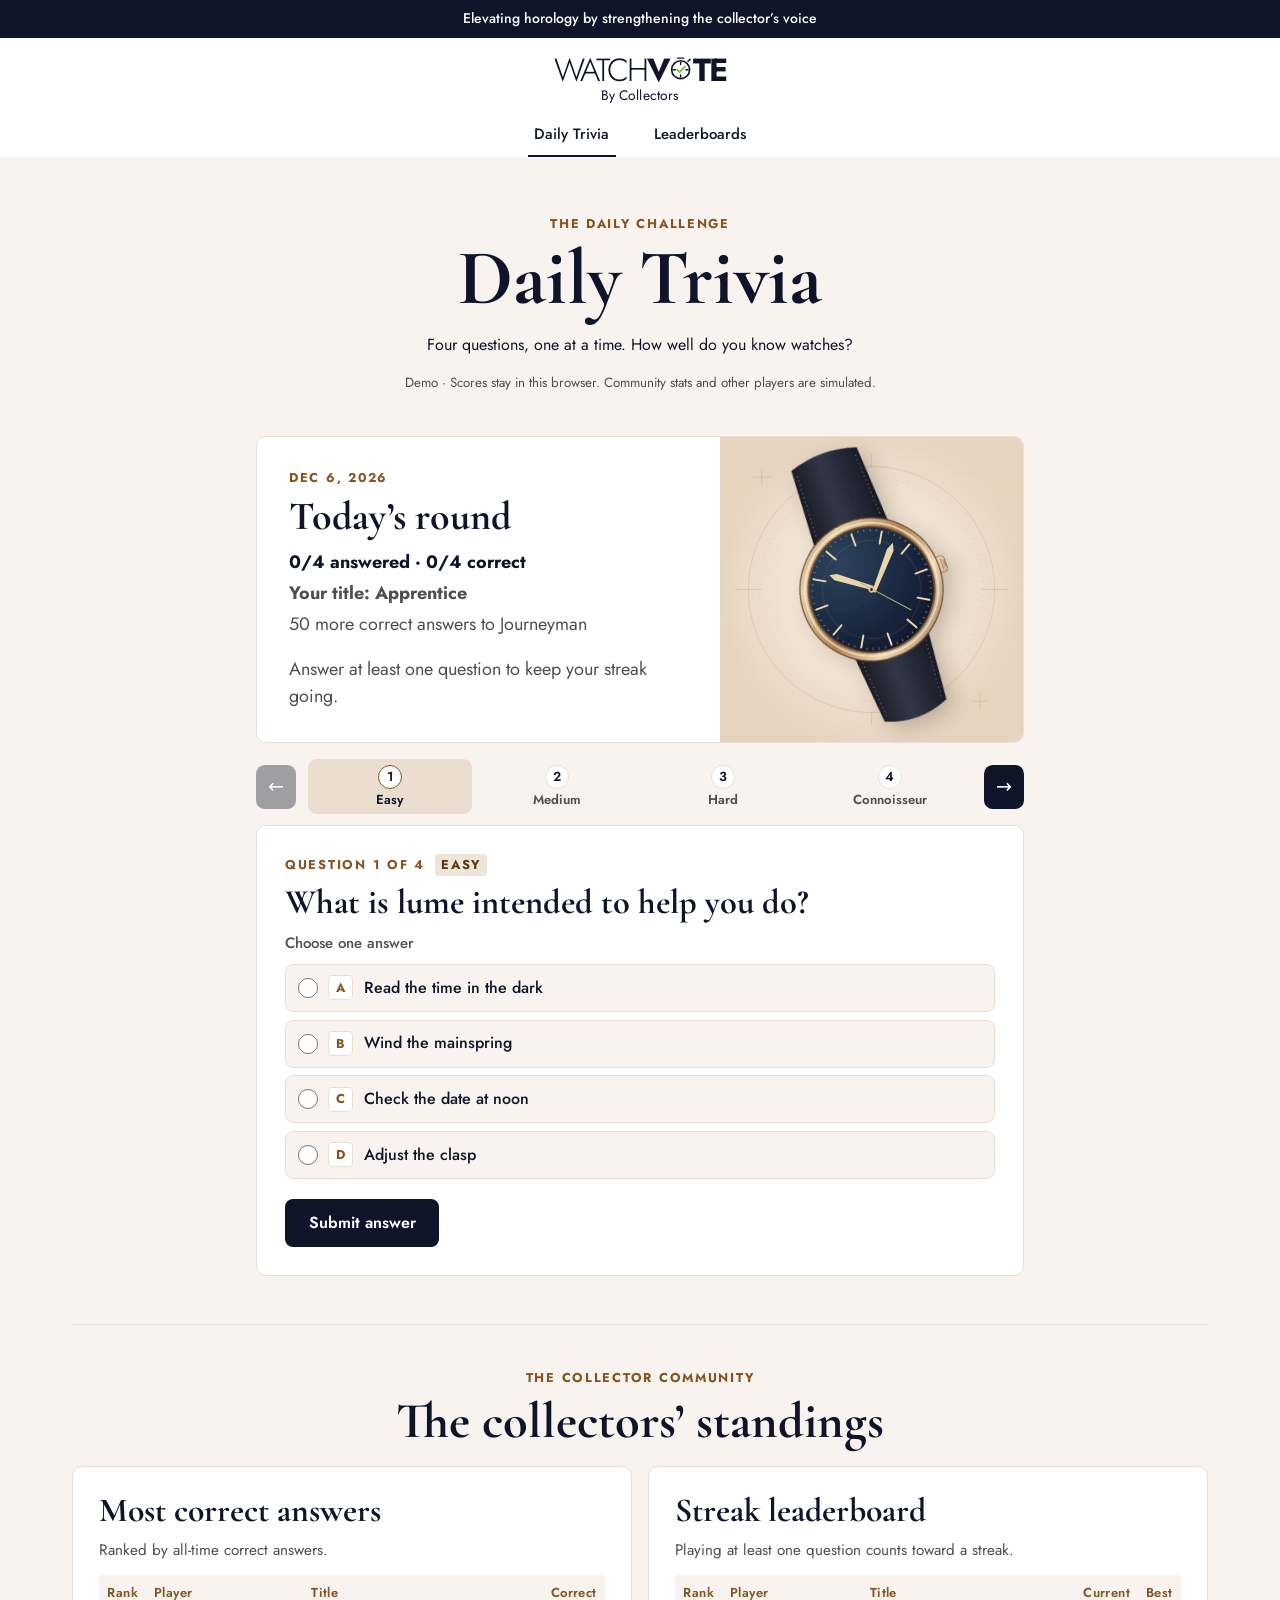
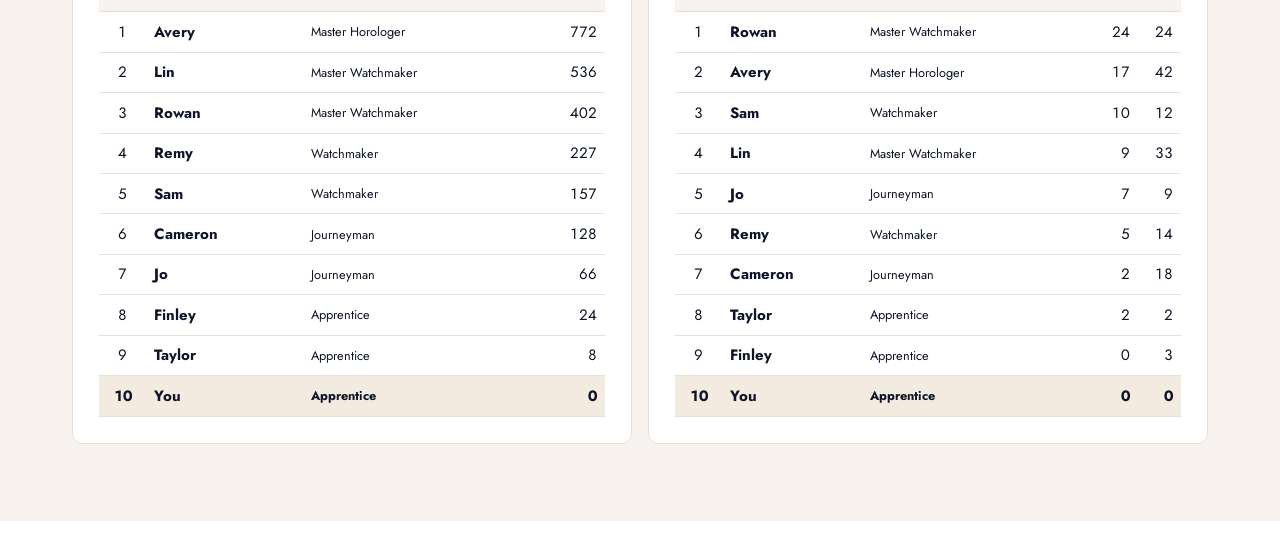
==== carousel/index.html @ 83076f35 "Add a standalone four-question trivia carousel Co-Authored-By: Devin AI <158243242+devin-ai-integrat" ====
<!doctype html>
<html lang="en">
<head>
	<meta charset="utf-8">
	<meta name="viewport" content="width=device-width, initial-scale=1">
	<meta name="robots" content="noindex, nofollow">
	<title>WatchVote Daily Trivia · Carousel</title>
	<link rel="stylesheet" href="../trivia.css">
	<link rel="stylesheet" href="../v2/v2.css">
	<link rel="stylesheet" href="./carousel.css">
	<script type="module" src="./app.mjs"></script>
</head>
<body>
	<main class="wv-trivia v2 carousel" aria-label="WatchVote Daily Trivia">
		<header class="wv-trivia__masthead">
			<p class="wv-trivia__tagline">Elevating horology by strengthening the collector’s voice</p>
			<div class="wv-trivia__brand">
				<div class="wv-trivia__wordmark" role="img" aria-label="WatchVote by Collectors">
					<span aria-hidden="true">WATCH<b>V<svg viewBox="0 0 24 24" focusable="false">
						<path d="M9 2h6m4 3 2-2M12 6v2m7 5h-2m-5 7v-2M5 13h2" fill="none" stroke="currentColor" stroke-width="1.35" stroke-linecap="round"/>
						<circle cx="12" cy="13" r="8.5" fill="none" stroke="currentColor" stroke-width="1.6"/>
						<path d="m8.5 13 2.4 2.4L16 10" fill="none" stroke="var(--wv-accent)" stroke-width="1.7" stroke-linecap="round"/>
					</svg>TE</b></span>
					<small aria-hidden="true">By Collectors</small>
				</div>
			</div>
			<nav class="wv-trivia__tabs" aria-label="On this page">
				<a href="#today">Daily Trivia</a>
				<a href="#standings">Leaderboards</a>
			</nav>
		</header>
		<div class="wv-trivia__body">
			<div class="wv-trivia__intro">
				<p class="wv-trivia__eyebrow">The Daily Challenge</p>
				<h1>Daily Trivia</h1>
				<p>Four questions, one at a time. How well do you know watches?</p>
				<small class="wv-trivia__demo-note">Demo · Scores stay in this browser. Community stats and other players are simulated.</small>
			</div>
			<section class="wv-trivia__card wv-trivia__round v2-summary" aria-labelledby="today">
				<div class="wv-trivia__round-content">
					<p class="wv-trivia__eyebrow"><time id="round-date"></time></p>
					<h2 id="today">Today’s round</h2>
					<p id="challenge-note" hidden></p>
					<p id="progress" role="status">Loading today’s questions…</p>
					<p id="rank"></p>
					<p id="rank-progress"></p>
					<p id="level-up" role="status" hidden></p>
					<p>Answer at least one question to keep your streak going.</p>
					<noscript><p>Enable JavaScript to play this demo.</p></noscript>
				</div>
				<div class="wv-trivia__dial" aria-hidden="true"></div>
			</section>
			<section id="question-carousel" aria-label="Daily questions" aria-roledescription="carousel" hidden>
				<nav class="carousel-controls" aria-label="Question navigation">
					<button type="button" id="previous" class="carousel-arrow" aria-label="Previous question">←</button>
					<div id="steps" class="carousel-steps"></div>
					<button type="button" id="next" class="carousel-arrow" aria-label="Next slide">→</button>
				</nav>
				<div id="questions" class="carousel-slides"></div>
			</section>
			<section id="round-summary" class="carousel-summary" aria-labelledby="summary-title" hidden>
				<div class="wv-trivia__card carousel-score">
					<p class="wv-trivia__eyebrow">The Daily Challenge</p>
					<h2 id="summary-title" tabindex="-1">Round in progress</h2>
					<p id="summary-score"></p>
				</div>
				<div id="social"></div>
			</section>
			<section class="wv-trivia__standings" id="standings" aria-labelledby="standings-title">
				<p class="wv-trivia__eyebrow">The Collector Community</p>
				<h2 id="standings-title">The collectors’ standings</h2>
				<div class="wv-trivia__boards" id="boards"></div>
			</section>
		</div>
	</main>
</body>
</html>
---- trivia.css ----
@font-face {
	font-family: "WatchVote Jost";
	src: url("assets/fonts/jost-latin-wght-normal.woff2") format("woff2");
	font-weight: 100 900;
	font-display: swap;
}

@font-face {
	font-family: "WatchVote Cormorant";
	src: url("assets/fonts/cormorant-garamond-latin-wght-normal.woff2") format("woff2");
	font-weight: 300 700;
	font-display: swap;
}

body {
	margin: 0;
}

.wv-trivia {
	--wv-ink: #0e152a;
	--wv-paper: #fff;
	--wv-accent: #76c146;
	--wv-bronze: #855521;
	--wv-muted: #4f4f4f;
	--wv-line: #e8e0d6;
	--wv-warm: #f8f3ef;
	--wv-sand: #ebddcf;
	--wv-display: "WatchVote Cormorant", "Cormorant Garamond", Georgia, serif;
}

.wv-trivia {
	background: var(--wv-warm);
	box-sizing: border-box;
	color: var(--wv-ink);
	container: wv-trivia / inline-size;
	flex: 1 1 100%;
	font-family: "WatchVote Jost", Jost, system-ui, sans-serif;
	font-size: 1rem;
	line-height: 1.5;
	margin: 0 auto 2rem;
	min-width: 0;
	width: 100%;
}

.wv-trivia__demo-note {
	display: block;
	margin-top: .75rem;
	color: var(--wv-muted);
}

.wv-trivia *,
.wv-trivia *::before,
.wv-trivia *::after {
	box-sizing: border-box;
}

.wv-trivia h2,
.wv-trivia h3 {
	color: inherit;
	font-family: var(--wv-display);
	font-weight: 700;
	line-height: 1.05;
	margin: 0 0 .65rem;
}

.wv-trivia h3 {
	font-size: clamp(1.8rem, 4vw, 2.7rem);
}

.wv-trivia__masthead {
	background: var(--wv-paper);
	text-align: center;
}

.wv-trivia .wv-trivia__tagline {
	background: var(--wv-ink);
	color: var(--wv-paper);
	font-size: .875rem;
	font-weight: 500;
	margin: 0;
	padding: .52rem 1rem;
}

.wv-trivia__brand { padding: 1rem 1rem .65rem; }

.wv-trivia__wordmark {
	display: inline-flex;
	flex-direction: column;
	font-size: clamp(1.55rem, 4vw, 2rem);
	font-weight: 300;
	letter-spacing: -.055em;
	line-height: 1;
}

.wv-trivia__wordmark b { font-weight: 700; }
.wv-trivia__wordmark svg {
	display: inline-block;
	height: .79em;
	margin-inline: -.035em;
	vertical-align: -.016em;
	width: .79em;
}

.wv-trivia__wordmark small {
	font-size: .43em;
	font-weight: 400;
	letter-spacing: .01em;
	margin-top: .2rem;
}

.wv-trivia__tabs {
	display: flex;
	flex-wrap: wrap;
	gap: clamp(.6rem, 4vw, 2rem);
	justify-content: center;
}

.wv-trivia .wv-trivia__tabs a {
	border-bottom: 2px solid transparent;
	color: var(--wv-ink);
	font-size: .9375rem;
	font-weight: 500;
	min-height: 2.75rem;
	padding: .65rem .4rem .55rem;
	text-decoration: none;
}

.wv-trivia .wv-trivia__tabs a:first-child { border-color: var(--wv-ink); }
.wv-trivia .wv-trivia__tabs a:hover { color: var(--wv-bronze); }
.wv-trivia .wv-trivia__tabs a:focus-visible { outline: 2px solid var(--wv-bronze); outline-offset: -2px; }

.wv-trivia__body {
	margin-inline: auto;
	max-width: 77rem;
	padding: clamp(1.75rem, 4.5vw, 3.75rem) clamp(.9rem, 4vw, 3rem) clamp(2.25rem, 6vw, 5rem);
}

.wv-trivia__intro {
	margin: 0 0 clamp(1.5rem, 4vw, 2.65rem);
	text-align: center;
}

.wv-trivia__intro h2 {
	font-size: clamp(2.8rem, 6.2vw, 4.9rem);
	line-height: .98;
}

.wv-trivia__intro p:last-child,
.wv-trivia__round-content > p:not(.wv-trivia__eyebrow) {
	color: var(--wv-muted);
	font-size: clamp(.975rem, 2.5vw, 1.125rem);
	margin-bottom: 0;
}

.wv-trivia .wv-trivia__eyebrow {
	color: var(--wv-bronze);
	font-size: .8rem;
	font-weight: 700;
	letter-spacing: .135em;
	line-height: 1.35;
	margin: 0 0 .55rem;
	text-transform: uppercase;
}

.wv-trivia .wv-trivia__card {
	background: var(--wv-paper);
	border: 1px solid var(--wv-line);
	border-radius: .625rem;
}

.wv-trivia__round {
	display: grid;
	grid-template-columns: minmax(0, 1.3fr) minmax(0, .85fr);
	overflow: hidden;
}
.wv-trivia__round { scroll-margin-top: 1rem; }

.wv-trivia__round-content {
	align-self: center;
	min-width: 0;
	overflow-wrap: anywhere;
	padding: clamp(1.25rem, 4vw, 3rem);
}

.wv-trivia__dial {
	background: var(--wv-sand) url("assets/trivia-dial.svg") center / cover no-repeat;
	min-height: 22rem;
}

.wv-trivia fieldset { border: 0; margin: 0; min-width: 0; padding: 0; }
.wv-trivia .wv-trivia__legend {
	color: var(--wv-muted);
	font-size: .9375rem;
	font-weight: 500;
	line-height: 1.4;
	margin: .55rem 0 .6rem;
	padding: 0;
}
.wv-trivia .wv-trivia__option {
	align-items: center;
	background: var(--wv-warm);
	border: 1px solid var(--wv-line);
	border-radius: .5rem;
	cursor: pointer;
	display: flex;
	font-weight: 500;
	gap: .65rem;
	line-height: 1.4;
	margin-bottom: .48rem;
	min-height: 3rem;
	padding: .5rem .75rem;
	-webkit-tap-highlight-color: transparent;
	touch-action: manipulation;
	transition: background-color .15s ease, border-color .15s ease;
}
.wv-trivia .wv-trivia__option:focus-within {
	outline: 2px solid var(--wv-bronze);
	outline-offset: 2px;
}
.wv-trivia .wv-trivia__option:has(input:checked) {
	background: var(--wv-ink);
	border-color: var(--wv-ink);
	color: var(--wv-paper);
}
.wv-trivia .wv-trivia__option input {
	accent-color: var(--wv-bronze);
	flex-shrink: 0;
	height: 1.25rem;
	margin: 0;
	width: 1.25rem;
}
.wv-trivia__letter {
	background: var(--wv-paper);
	border: 1px solid var(--wv-line);
	border-radius: .25rem;
	color: var(--wv-bronze);
	display: grid;
	flex-shrink: 0;
	font-size: .8rem;
	font-weight: 700;
	min-height: 1.55rem;
	min-width: 1.55rem;
	place-items: center;
}

.wv-trivia__option:has(input:checked) .wv-trivia__letter {
	background: var(--wv-sand);
	border-color: var(--wv-sand);
}
.wv-trivia__option-text {
	min-width: 0;
	overflow-wrap: break-word;
}

.wv-trivia .wv-trivia__button {
	align-items: center;
	background: var(--wv-ink);
	border: 2px solid var(--wv-ink);
	border-radius: .5rem;
	color: var(--wv-paper);
	cursor: pointer;
	display: inline-flex;
	font: inherit;
	font-weight: 600;
	justify-content: center;
	line-height: 1.25;
	margin-top: .75rem;
	min-height: 3rem;
	padding: .75rem 1.35rem;
	text-align: center;
	text-decoration: none;
	-webkit-tap-highlight-color: transparent;
	touch-action: manipulation;
}
@media (hover: hover) {
	.wv-trivia fieldset .wv-trivia__option:hover:not(:has(input:checked)) {
		border-color: var(--wv-bronze);
	}
	.wv-trivia .wv-trivia__button:hover {
		background: var(--wv-bronze);
		border-color: var(--wv-bronze);
	}
}
.wv-trivia .wv-trivia__button:active {
	background: var(--wv-bronze);
	border-color: var(--wv-bronze);
}
.wv-trivia .wv-trivia__button:focus-visible { outline: 2px solid var(--wv-bronze); outline-offset: 3px; }
.wv-trivia__actions { display: flex; flex-wrap: wrap; gap: .65rem; margin-top: .75rem; }
.wv-trivia__actions .wv-trivia__button { margin-top: 0; }
.wv-trivia .wv-trivia__button--secondary { background: var(--wv-paper); color: var(--wv-ink); }
.wv-trivia .wv-trivia__button--secondary:hover,
.wv-trivia .wv-trivia__button--secondary:active {
	background: var(--wv-bronze);
	border-color: var(--wv-bronze);
	color: var(--wv-paper);
}
.wv-trivia__feedback {
	background: #eef5e7;
	border: 1px solid #b9cead;
	border-inline-start: .25rem solid #52843b;
	border-radius: .375rem;
	color: #24471f;
	font-weight: 600;
	line-height: 1.45;
	margin: 0 0 1rem;
	padding: .75rem 1rem;
}
.wv-trivia__feedback--incorrect {
	background: #fbefe8;
	border-color: #e4c8b5;
	border-inline-start-color: #a34e30;
	color: #6e341c;
}
.wv-trivia__alert {
	background: #fef2f2;
	border-left: .25rem solid #b91c1c;
	border-radius: 0 .35rem .35rem 0;
	color: #7f1d1d;
	font-weight: 600;
	line-height: 1.45;
	margin: 0 0 1rem;
	padding: .75rem 1rem;
}
.wv-trivia__hint {
	color: var(--wv-muted);
	font-size: .875rem;
	line-height: 1.45;
	margin: .75rem 0 0;
}

.wv-trivia .wv-trivia__review { list-style: none; margin: 0; padding: 0; }
.wv-trivia .wv-trivia__review .wv-trivia__option { cursor: default; flex-wrap: wrap; }
.wv-trivia .wv-trivia__option--correct { background: #eef5e7; border-color: #b9cead; }
.wv-trivia .wv-trivia__option--incorrect { background: #fbefe8; border-color: #e4c8b5; }
.wv-trivia__badge {
	background: var(--wv-ink);
	border-radius: .3rem;
	color: var(--wv-paper);
	display: inline-block;
	font-size: .75rem;
	font-weight: 700;
	padding: .1em .45em;
}
.wv-trivia__review .wv-trivia__badge { margin-inline-start: auto; }
.wv-trivia__option--correct .wv-trivia__badge { background: #24471f; }
.wv-trivia__option--incorrect .wv-trivia__badge { background: #6e341c; }

.wv-trivia__standings {
	border-top: 1px solid var(--wv-line);
	margin-top: clamp(1.6rem, 4vw, 3rem);
	padding-top: clamp(1.6rem, 4vw, 2.75rem);
	text-align: center;
}

.wv-trivia__standings h2 { font-size: clamp(2rem, 4vw, 3.15rem); }
.wv-trivia__boards {
	display: grid;
	gap: 1rem;
	grid-template-columns: repeat(2, minmax(0, 1fr));
	margin-top: 1.15rem;
	text-align: start;
}

.wv-trivia .wv-trivia__board { padding: clamp(1rem, 3vw, 1.65rem); }
.wv-trivia__board h3 { font-size: clamp(1.65rem, 3.5vw, 2.1rem); }
.wv-trivia .wv-trivia__board-description { color: var(--wv-muted); font-size: .95rem; margin: 0 0 .8rem; }
.wv-trivia__table-wrap {
	overflow-x: auto;
	-webkit-overflow-scrolling: touch;
}
.wv-trivia .wv-trivia__board table {
	border-collapse: collapse;
	font-size: .9375rem;
	line-height: 1.35;
	margin: 0;
	width: 100%;
}
.wv-trivia .wv-trivia__board th,
.wv-trivia .wv-trivia__board td {
	background: var(--wv-paper);
	border: 0;
	border-bottom: 1px solid var(--wv-line);
	padding: .6rem .5rem;
	text-align: left;
	vertical-align: middle;
}
.wv-trivia .wv-trivia__board thead th {
	background: var(--wv-warm);
	color: var(--wv-bronze);
	font-size: .8125rem;
	font-weight: 600;
	letter-spacing: .03em;
	white-space: nowrap;
}
.wv-trivia .wv-trivia__board .wv-trivia__col-rank {
	font-variant-numeric: tabular-nums;
	text-align: center;
	white-space: nowrap;
	width: 1%;
}
.wv-trivia .wv-trivia__board .wv-trivia__col-player {
	overflow-wrap: anywhere;
}
.wv-trivia .wv-trivia__board .wv-trivia__col-num {
	font-variant-numeric: tabular-nums;
	text-align: right;
	white-space: nowrap;
	width: 1%;
}
.wv-trivia .wv-trivia__board tbody tr.wv-trivia__row--current th,
.wv-trivia .wv-trivia__board tbody tr.wv-trivia__row--current td {
	background: #f3ebe0;
	font-weight: 700;
}

@media (max-width: 46rem) {
	.wv-trivia__boards { grid-template-columns: minmax(0, 1fr); }
	.wv-trivia__round { grid-template-columns: minmax(0, 1fr); }
	.wv-trivia__dial {
		background-size: min(21rem, 100%) auto;
		background-repeat: repeat-x;
		min-height: clamp(8rem, 30vw, 12rem);
	}
}

@container wv-trivia (max-width: 46rem) {
	.wv-trivia__boards,
	.wv-trivia__round { grid-template-columns: minmax(0, 1fr); }
	.wv-trivia__body { padding-inline: clamp(.9rem, 4cqi, 3rem); }
	.wv-trivia__dial {
		background-size: min(21rem, 100%) auto;
		background-repeat: repeat-x;
		min-height: clamp(8rem, 30cqi, 12rem);
	}
}

@media (max-width: 36rem) {
	.wv-trivia .wv-trivia__tagline { font-size: .75rem; }
	.wv-trivia .wv-trivia__button {
		width: 100%;
	}
	.wv-trivia .wv-trivia__board table {
		font-size: .875rem;
	}
	.wv-trivia .wv-trivia__board th,
	.wv-trivia .wv-trivia__board td {
		padding: .55rem .35rem;
	}
	.wv-trivia .wv-trivia__board thead th {
		font-size: .78rem;
	}
}
---- v2/v2.css ----
.v2-summary .wv-trivia__dial { min-height: clamp(8rem, 23cqi, 14rem); }
.v2-summary #progress { margin-block: .75rem .25rem; font-weight: 700; color: var(--wv-ink); }
.v2-summary #rank, .v2-summary #rank-progress { margin: .25rem 0; }
.v2-summary #rank { font-weight: 700; }
.v2-summary #level-up {
	background: #f8ebce;
	border-inline-start: 3px solid var(--wv-bronze);
	padding: .55rem .75rem;
	animation: v2-rank 450ms ease-out;
}
@keyframes v2-rank { from { opacity: 0; transform: translateY(.35rem); } }
@media (prefers-reduced-motion: reduce) { .v2-summary #level-up { animation: none; } }

.v2-questions {
	display: grid;
	grid-template-columns: repeat(2, minmax(0, 1fr));
	gap: clamp(1rem, 3cqi, 1.5rem);
	margin-block-start: clamp(1rem, 3cqi, 1.5rem);
}
.v2-question, .v2-social { padding: clamp(1rem, 3cqi, 1.75rem); overflow-wrap: anywhere; }
.v2-question h3 { font-size: clamp(1.65rem, 3cqi, 2.15rem); margin-bottom: .8rem; }
.v2 .v2-connoisseur { border-block-start: .22rem solid #ad8145; background: #fffcf6; }
.v2 .v2-level { display: inline-block; background: #eee5da; color: #593812; padding: .14rem .4rem; border-radius: .25rem; margin-inline-start: .25rem; }
.v2 .v2-connoisseur .v2-level { background: #f8ebce; }
.v2-bench { display: flex; align-items: center; gap: .7rem; padding: .7rem; margin-bottom: 1rem; border-radius: .5rem; background: #f4e9db; }
.v2-bench img { flex: none; width: 3.4rem; height: 3.4rem; border-radius: .4rem; }
.v2-bench p { margin: 0; }
.v2-bench strong { display: block; }
.v2-bench .wv-trivia__eyebrow { margin-bottom: .15rem; }
.v2 figure { margin: 0 0 1rem; }
.v2 figure img { border-radius: .5rem; width: min(100%, 22rem); display: block; aspect-ratio: 1; }
.v2 figcaption { color: var(--wv-muted); font-size: .82rem; margin-top: .25rem; }
.v2-explanation { margin-bottom: .9rem; }
.v2-explanation p { margin-block: .5rem; }
.v2-reading, .v2-bench a { color: #714515; }
.v2-community { font-weight: 700; margin-block: 1rem .5rem; }
.v2 .v2-poll { display: grid; grid-template-columns: minmax(0, 1fr) auto; align-items: center; gap: .5rem; flex: 1 0 100%; font-size: .8rem; }
.v2 .v2-bar { height: .3rem; border-radius: 1rem; overflow: hidden; background: #ddd4c8; }
.v2 .v2-bar span { display: block; height: 100%; background: var(--wv-bronze); }
.v2 .wv-trivia__option--correct .v2-bar span { background: #386334; }
.v2-social { margin-top: 1rem; }
.v2-social label { display: block; margin-top: 1rem; }
.v2-social input, .v2-social textarea { display: block; width: min(100%, 34rem); font: inherit; border: 1px solid #9b8f82; border-radius: .35rem; padding: .5rem; }
.v2-social textarea { min-height: 7rem; margin-block: .5rem; }
.v2-social textarea[hidden] { display: none; }
.v2-squares { display: flex; gap: .3rem; }
.v2-square { width: 1.15rem; height: 1.15rem; border-radius: .2rem; border: 1px solid #7b756f; background: #fff; }
.v2-square--right { background: #4e8350; border-color: #4e8350; }
.v2-square--wrong { background: #a35143; border-color: #a35143; }
.v2 .v2-title-cell { font-size: .85em; }
.v2-comparison { border-collapse: collapse; width: min(100%, 32rem); table-layout: fixed; text-align: center; }
.v2-comparison th, .v2-comparison td { padding: .35rem; border-bottom: 1px solid var(--wv-line); overflow-wrap: anywhere; }
.v2 .wv-trivia__board .wv-trivia__col-player { white-space: normal; overflow-wrap: anywhere; }

@media (max-width: 46rem) { .v2-questions { grid-template-columns: minmax(0, 1fr); } }
@container wv-trivia (max-width: 46rem) { .v2-questions { grid-template-columns: minmax(0, 1fr); } }
---- carousel/carousel.css ----
.carousel .wv-trivia__intro,
.carousel .v2-summary,
.carousel #question-carousel,
.carousel-summary {
	max-width: 48rem;
	margin-inline: auto;
}
.carousel .wv-trivia__intro h1 {
	font: 700 clamp(2.8rem, 6.2vw, 4.9rem)/.98 var(--wv-display);
	margin: 0 0 .65rem;
}
.carousel .v2-summary .wv-trivia__round-content { padding: clamp(1rem, 3cqi, 2rem); }
.carousel .v2-summary h2 { font-size: clamp(1.65rem, 4cqi, 2.5rem); }
.carousel #question-carousel { margin-block-start: 1rem; scroll-margin-top: 1rem; }
.carousel-controls {
	display: grid;
	grid-template-columns: auto minmax(0, 1fr) auto;
	align-items: center;
	gap: clamp(.15rem, 1cqi, .75rem);
	margin-block-end: .65rem;
}
.carousel-steps {
	display: grid;
	grid-template-columns: repeat(4, minmax(0, 1fr));
	gap: .15rem;
}
.carousel-step, .carousel-arrow {
	border: 1px solid transparent;
	border-radius: .55rem;
	color: var(--wv-ink);
	font: inherit;
	cursor: pointer;
	touch-action: manipulation;
}
.carousel-step {
	display: grid;
	justify-items: center;
	gap: .18rem;
	padding: .32rem 0;
	background: transparent;
	color: var(--wv-muted);
	font-size: clamp(.63rem, 2.6cqi, .82rem);
	font-weight: 600;
	line-height: 1.25;
}
.carousel-step[aria-current="step"] { background: var(--wv-sand); color: var(--wv-ink); }
.carousel-dot {
	display: grid;
	place-items: center;
	width: 1.5rem;
	height: 1.5rem;
	border: 1px solid var(--wv-line);
	border-radius: 50%;
	background: var(--wv-paper);
	color: var(--wv-ink);
}
.carousel-step[aria-current="step"] .carousel-dot { border-color: var(--wv-bronze); }
.carousel-step[data-result="1"] .carousel-dot { background: #24471f; color: white; }
.carousel-step[data-result="0"] .carousel-dot { background: #6e341c; color: white; }
.carousel-arrow {
	width: 2.5rem;
	min-height: 2.75rem;
	background: var(--wv-ink);
	color: var(--wv-paper);
	font-size: 1.2rem;
}
.carousel-arrow[aria-disabled="true"] { opacity: .38; cursor: default; }
.carousel-step:focus-visible, .carousel-arrow:focus-visible { outline: 2px solid var(--wv-bronze); outline-offset: 2px; }
.carousel-slides { touch-action: pan-y pinch-zoom; }
.carousel-slides > .v2-question:not([hidden]) {
	animation: carousel-in 180ms ease-out;
}
.carousel-slides[data-direction="back"] { --slide-offset: -.6rem; }
@keyframes carousel-in {
	from { opacity: .6; translate: var(--slide-offset, .6rem); }
}
.carousel-summary { margin-block-start: 1rem; }
.carousel-score { padding: clamp(1rem, 3cqi, 1.75rem); }
.carousel-score h2 { font-size: clamp(1.7rem, 4cqi, 2.5rem); }
.carousel-score p:last-child { margin-block-end: 0; }
@media (prefers-reduced-motion: reduce) {
	.carousel-slides > .v2-question:not([hidden]) { animation: none; }
}
@media (max-width: 46rem) {
	.carousel .v2-summary .wv-trivia__dial { display: none; }
}
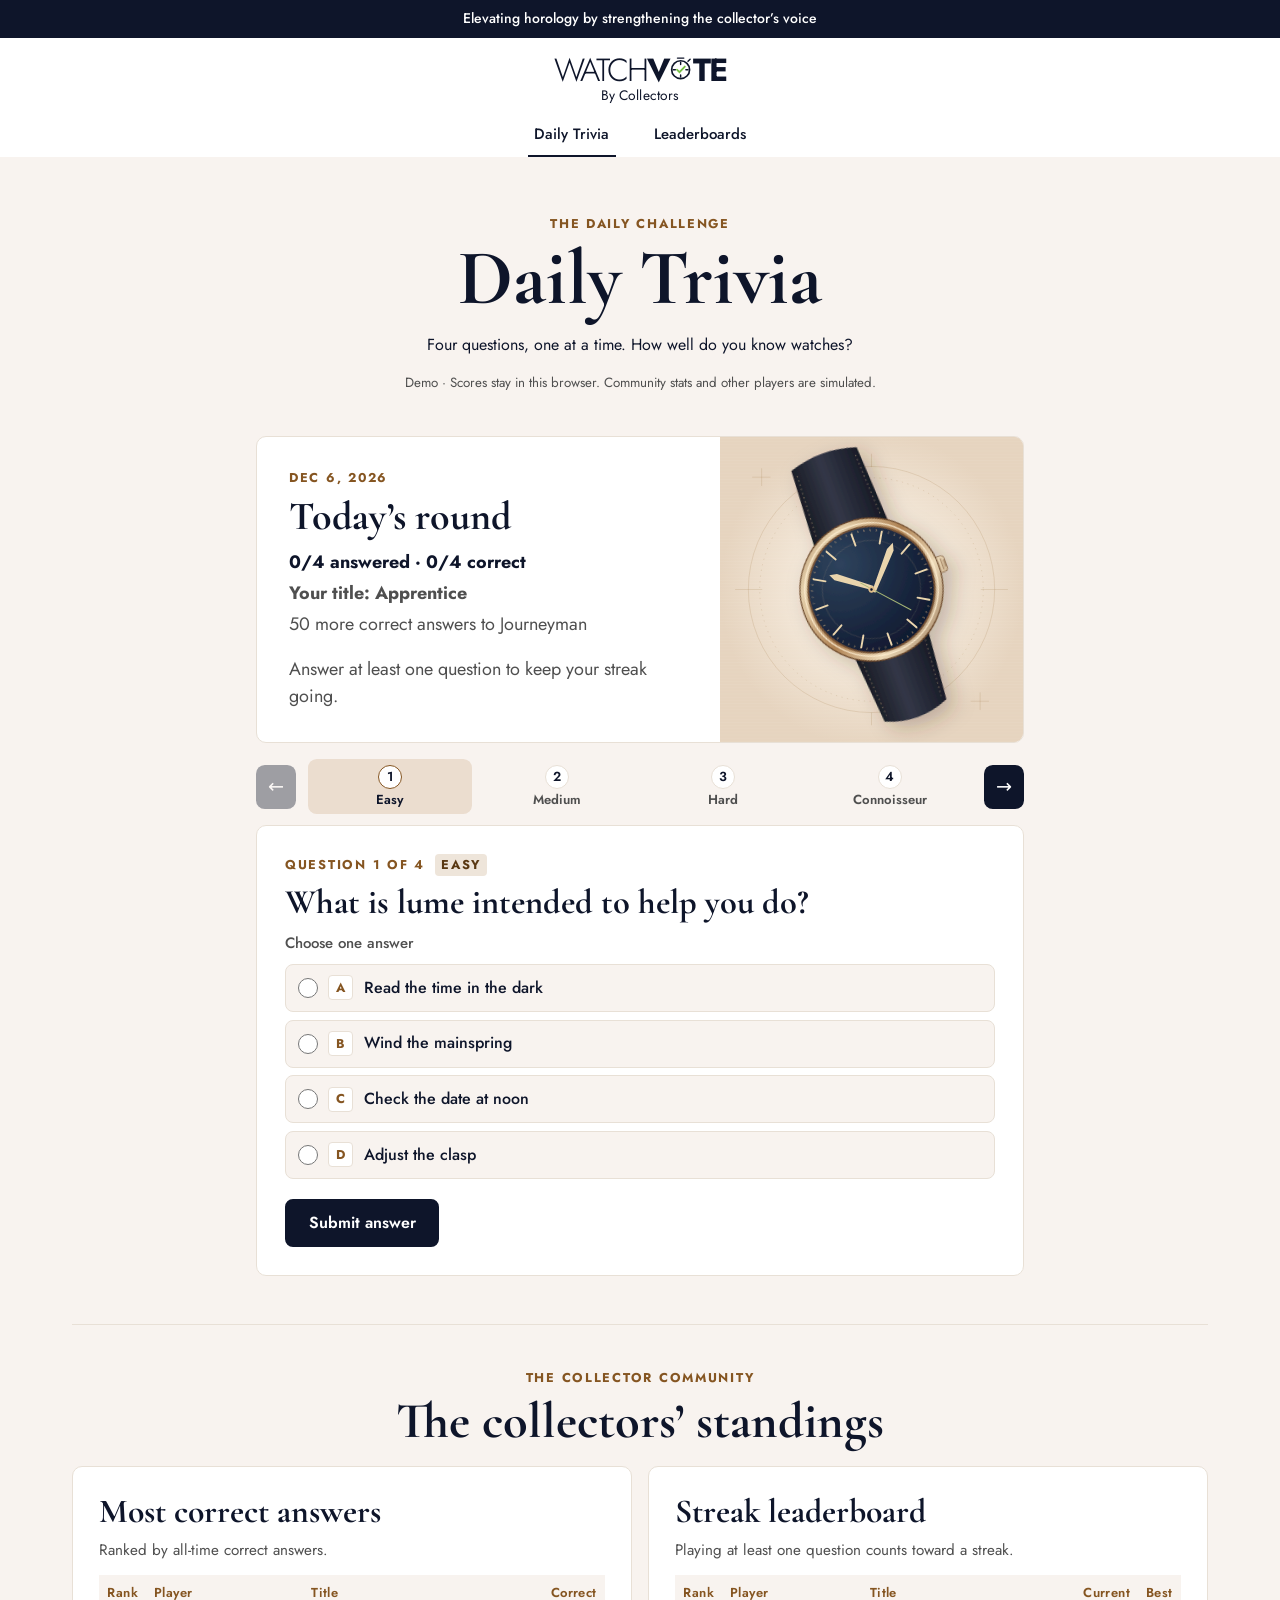
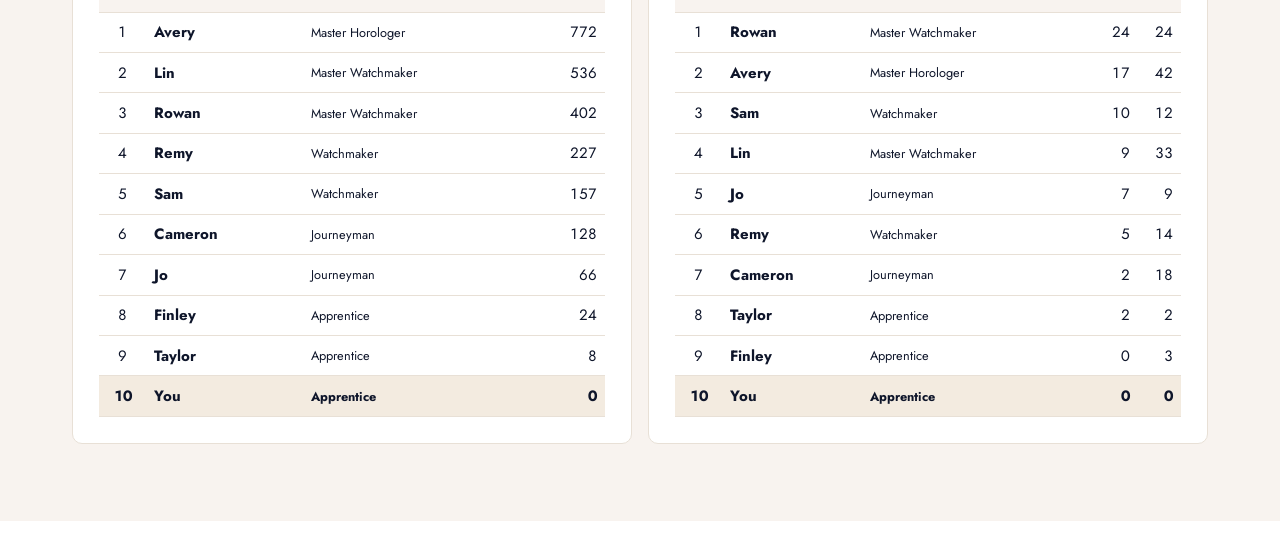
==== commit db93d9ed: "Make trivia carousel swipes slide continuously Co-Authored-By: Devin AI <158243242+devin-ai-integrat" ====
--- a/carousel/index.html
+++ b/carousel/index.html
@@ -56,7 +56,9 @@
 					<div id="steps" class="carousel-steps"></div>
 					<button type="button" id="next" class="carousel-arrow" aria-label="Next slide">→</button>
 				</nav>
-				<div id="questions" class="carousel-slides"></div>
+				<div id="question-viewport" class="carousel-viewport">
+					<div id="questions" class="carousel-slides"></div>
+				</div>
 			</section>
 			<section id="round-summary" class="carousel-summary" aria-labelledby="summary-title" hidden>
 				<div class="wv-trivia__card carousel-score">
--- a/carousel/carousel.css
+++ b/carousel/carousel.css
@@ -66,20 +66,36 @@
 }
 .carousel-arrow[aria-disabled="true"] { opacity: .38; cursor: default; }
 .carousel-step:focus-visible, .carousel-arrow:focus-visible { outline: 2px solid var(--wv-bronze); outline-offset: 2px; }
-.carousel-slides { touch-action: pan-y pinch-zoom; }
-.carousel-slides > .v2-question:not([hidden]) {
-	animation: carousel-in 180ms ease-out;
+.carousel :is(h2, h3)[tabindex="-1"]:focus { outline: none; }
+.carousel-viewport {
+	--slide-easing: 300ms cubic-bezier(.22, .61, .36, 1);
+	overflow: clip;
+	touch-action: pan-y pinch-zoom;
+	transition: height var(--slide-easing);
 }
-.carousel-slides[data-direction="back"] { --slide-offset: -.6rem; }
-@keyframes carousel-in {
-	from { opacity: .6; translate: var(--slide-offset, .6rem); }
+.carousel-slides {
+	--track-drag: var(--drag-x, 0px);
+	display: flex;
+	align-items: flex-start;
+	transform: translate3d(calc(-100% * var(--slide-index, 0) + var(--track-drag)), 0, 0);
+	transition: transform var(--slide-easing);
 }
+.carousel-slides > .v2-question {
+	flex: 0 0 100%;
+	min-width: 0;
+}
+.carousel-viewport[data-dragging] .carousel-slides { transition: none; }
 .carousel-summary { margin-block-start: 1rem; }
 .carousel-score { padding: clamp(1rem, 3cqi, 1.75rem); }
-.carousel-score h2 { font-size: clamp(1.7rem, 4cqi, 2.5rem); }
+.carousel-score h2 {
+	font-size: clamp(1.7rem, 4cqi, 2.5rem);
+	line-height: 1.25;
+	overflow-wrap: anywhere;
+}
 .carousel-score p:last-child { margin-block-end: 0; }
 @media (prefers-reduced-motion: reduce) {
-	.carousel-slides > .v2-question:not([hidden]) { animation: none; }
+	.carousel-viewport, .carousel-slides { transition: none; }
+	.carousel-slides { --track-drag: 0px; }
 }
 @media (max-width: 46rem) {
 	.carousel .v2-summary .wv-trivia__dial { display: none; }
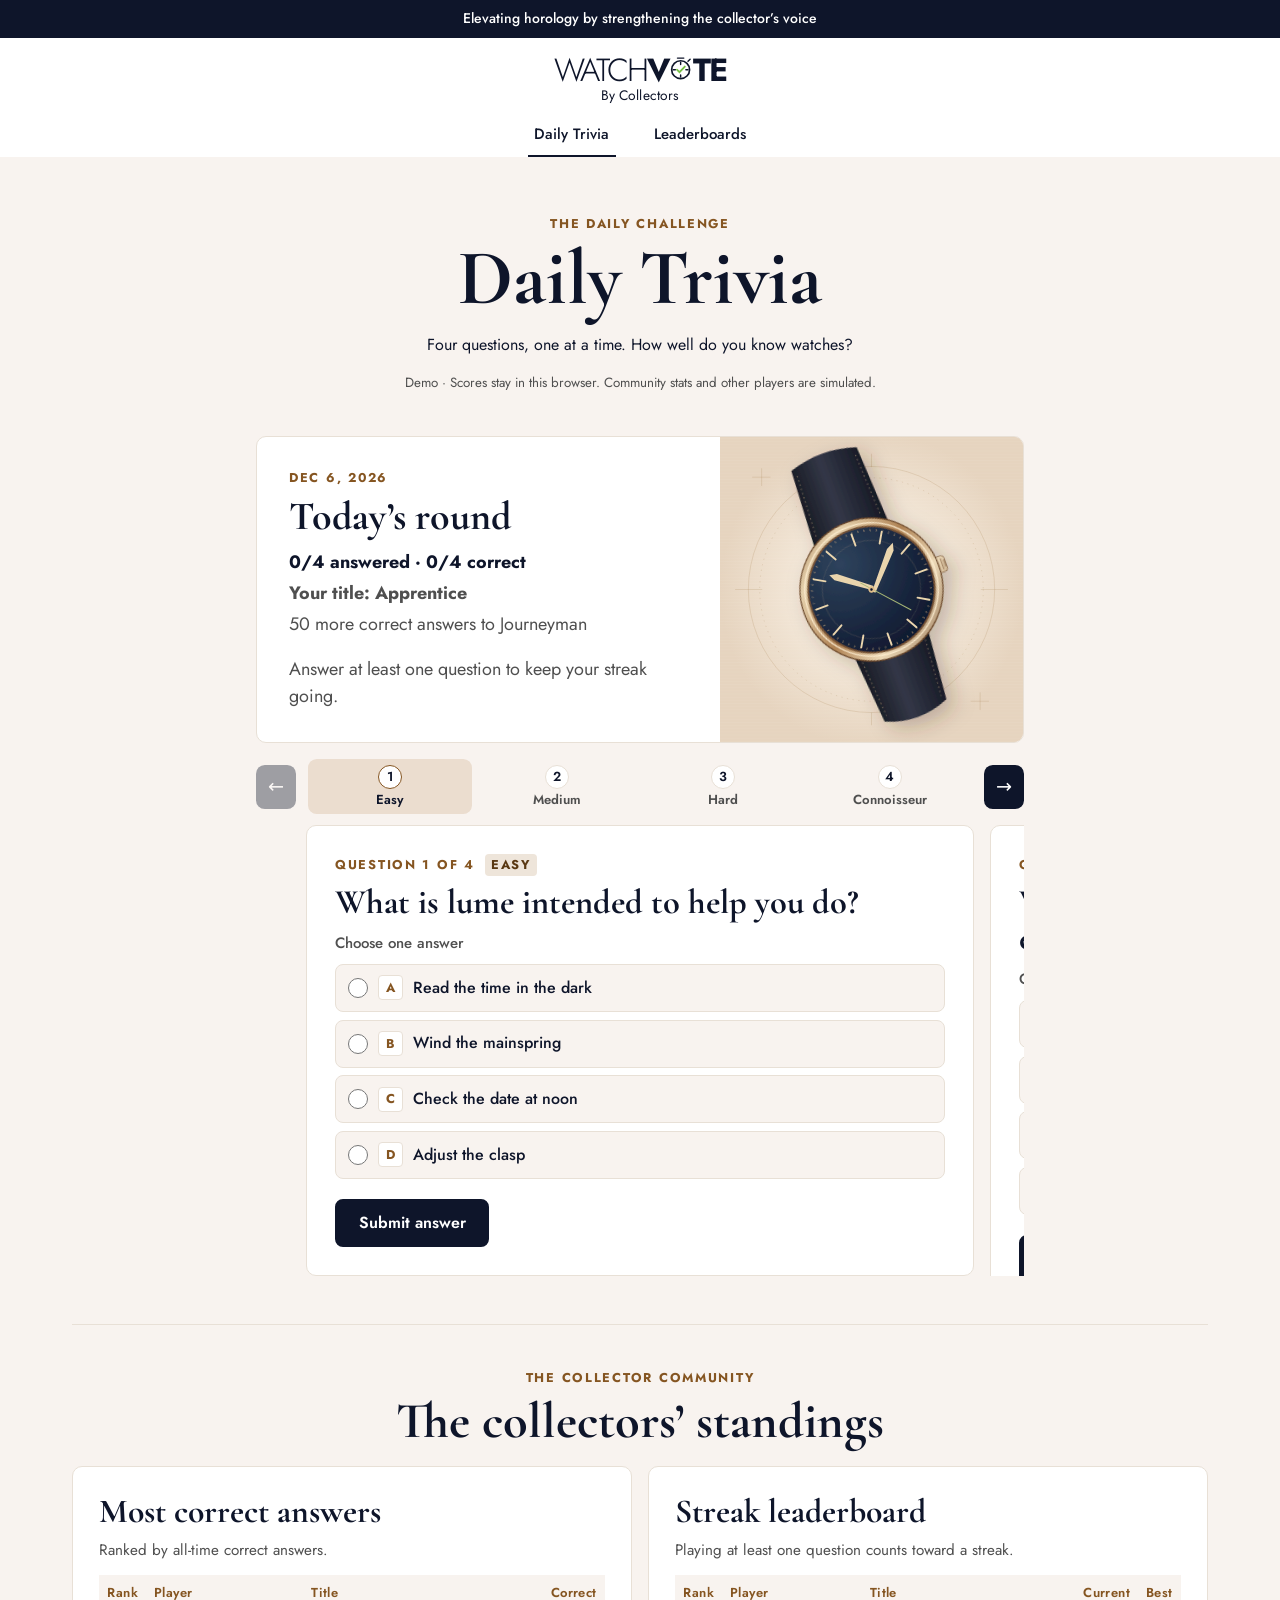
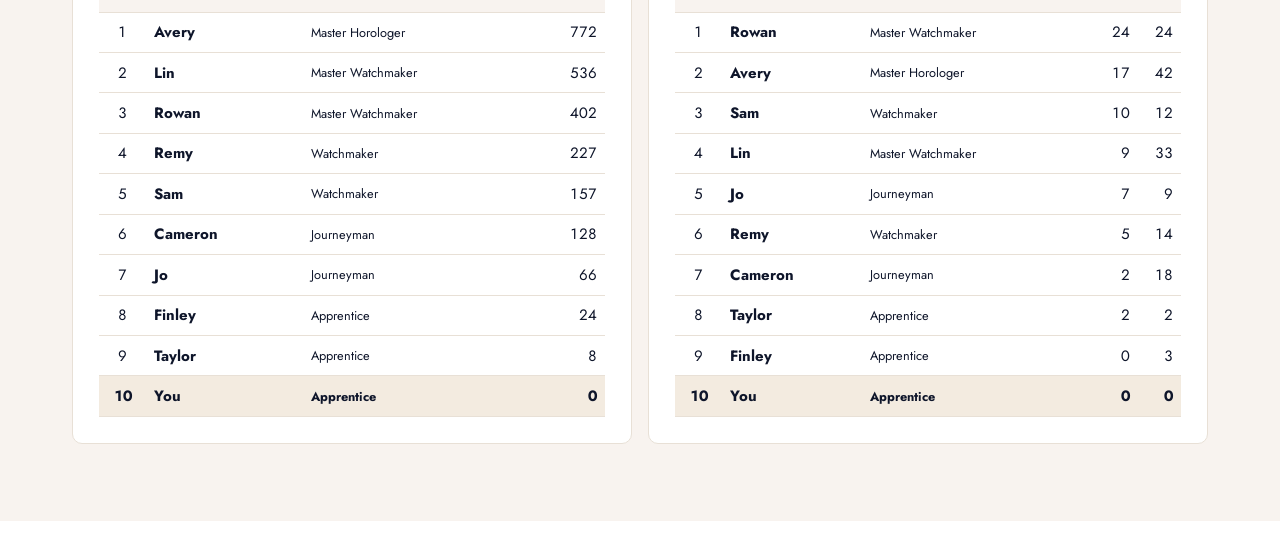
==== commit b14465ab: "Use native scroll snap for trivia carousel Co-Authored-By: Devin AI <158243242+devin-ai-integration[" ====
--- a/carousel/index.html
+++ b/carousel/index.html
@@ -60,14 +60,16 @@
 					<div id="questions" class="carousel-slides"></div>
 				</div>
 			</section>
-			<section id="round-summary" class="carousel-summary" aria-labelledby="summary-title" hidden>
-				<div class="wv-trivia__card carousel-score">
-					<p class="wv-trivia__eyebrow">The Daily Challenge</p>
-					<h2 id="summary-title" tabindex="-1">Round in progress</h2>
-					<p id="summary-score"></p>
-				</div>
-				<div id="social"></div>
-			</section>
+			<div id="summary-home">
+				<section id="round-summary" class="carousel-summary" aria-labelledby="summary-title" hidden>
+					<div class="wv-trivia__card carousel-score">
+						<p class="wv-trivia__eyebrow">The Daily Challenge</p>
+						<h2 id="summary-title" tabindex="-1">Round in progress</h2>
+						<p id="summary-score"></p>
+					</div>
+					<div id="social"></div>
+				</section>
+			</div>
 			<section class="wv-trivia__standings" id="standings" aria-labelledby="standings-title">
 				<p class="wv-trivia__eyebrow">The Collector Community</p>
 				<h2 id="standings-title">The collectors’ standings</h2>
--- a/carousel/carousel.css
+++ b/carousel/carousel.css
@@ -68,24 +68,34 @@
 .carousel-step:focus-visible, .carousel-arrow:focus-visible { outline: 2px solid var(--wv-bronze); outline-offset: 2px; }
 .carousel :is(h2, h3)[tabindex="-1"]:focus { outline: none; }
 .carousel-viewport {
-	--slide-easing: 300ms cubic-bezier(.22, .61, .36, 1);
-	overflow: clip;
-	touch-action: pan-y pinch-zoom;
-	transition: height var(--slide-easing);
+	overflow-x: auto;
+	overflow-y: hidden;
+	scroll-snap-type: x mandatory;
+	scrollbar-width: none;
+	overscroll-behavior-x: contain;
+	-webkit-overflow-scrolling: touch;
+	transition: height 240ms ease-out;
 }
+.carousel-viewport::-webkit-scrollbar { display: none; }
 .carousel-slides {
-	--track-drag: var(--drag-x, 0px);
+	--slide-gap: clamp(.55rem, 1.8cqi, 1rem);
 	display: flex;
 	align-items: flex-start;
-	transform: translate3d(calc(-100% * var(--slide-index, 0) + var(--track-drag)), 0, 0);
-	transition: transform var(--slide-easing);
+	gap: var(--slide-gap);
+	position: relative;
 }
-.carousel-slides > .v2-question {
-	flex: 0 0 100%;
+.carousel-slides > section {
+	flex: 0 0 87%;
 	min-width: 0;
+	scroll-snap-align: center;
 }
-.carousel-viewport[data-dragging] .carousel-slides { transition: none; }
+.carousel-slides::before, .carousel-slides::after {
+	content: "";
+	flex: 0 0 calc(6.5% - var(--slide-gap));
+	block-size: 1px;
+}
 .carousel-summary { margin-block-start: 1rem; }
+.carousel-slides > .carousel-summary { margin: 0; }
 .carousel-score { padding: clamp(1rem, 3cqi, 1.75rem); }
 .carousel-score h2 {
 	font-size: clamp(1.7rem, 4cqi, 2.5rem);
@@ -94,8 +104,7 @@
 }
 .carousel-score p:last-child { margin-block-end: 0; }
 @media (prefers-reduced-motion: reduce) {
-	.carousel-viewport, .carousel-slides { transition: none; }
-	.carousel-slides { --track-drag: 0px; }
+	.carousel-viewport { transition: none; }
 }
 @media (max-width: 46rem) {
 	.carousel .v2-summary .wv-trivia__dial { display: none; }
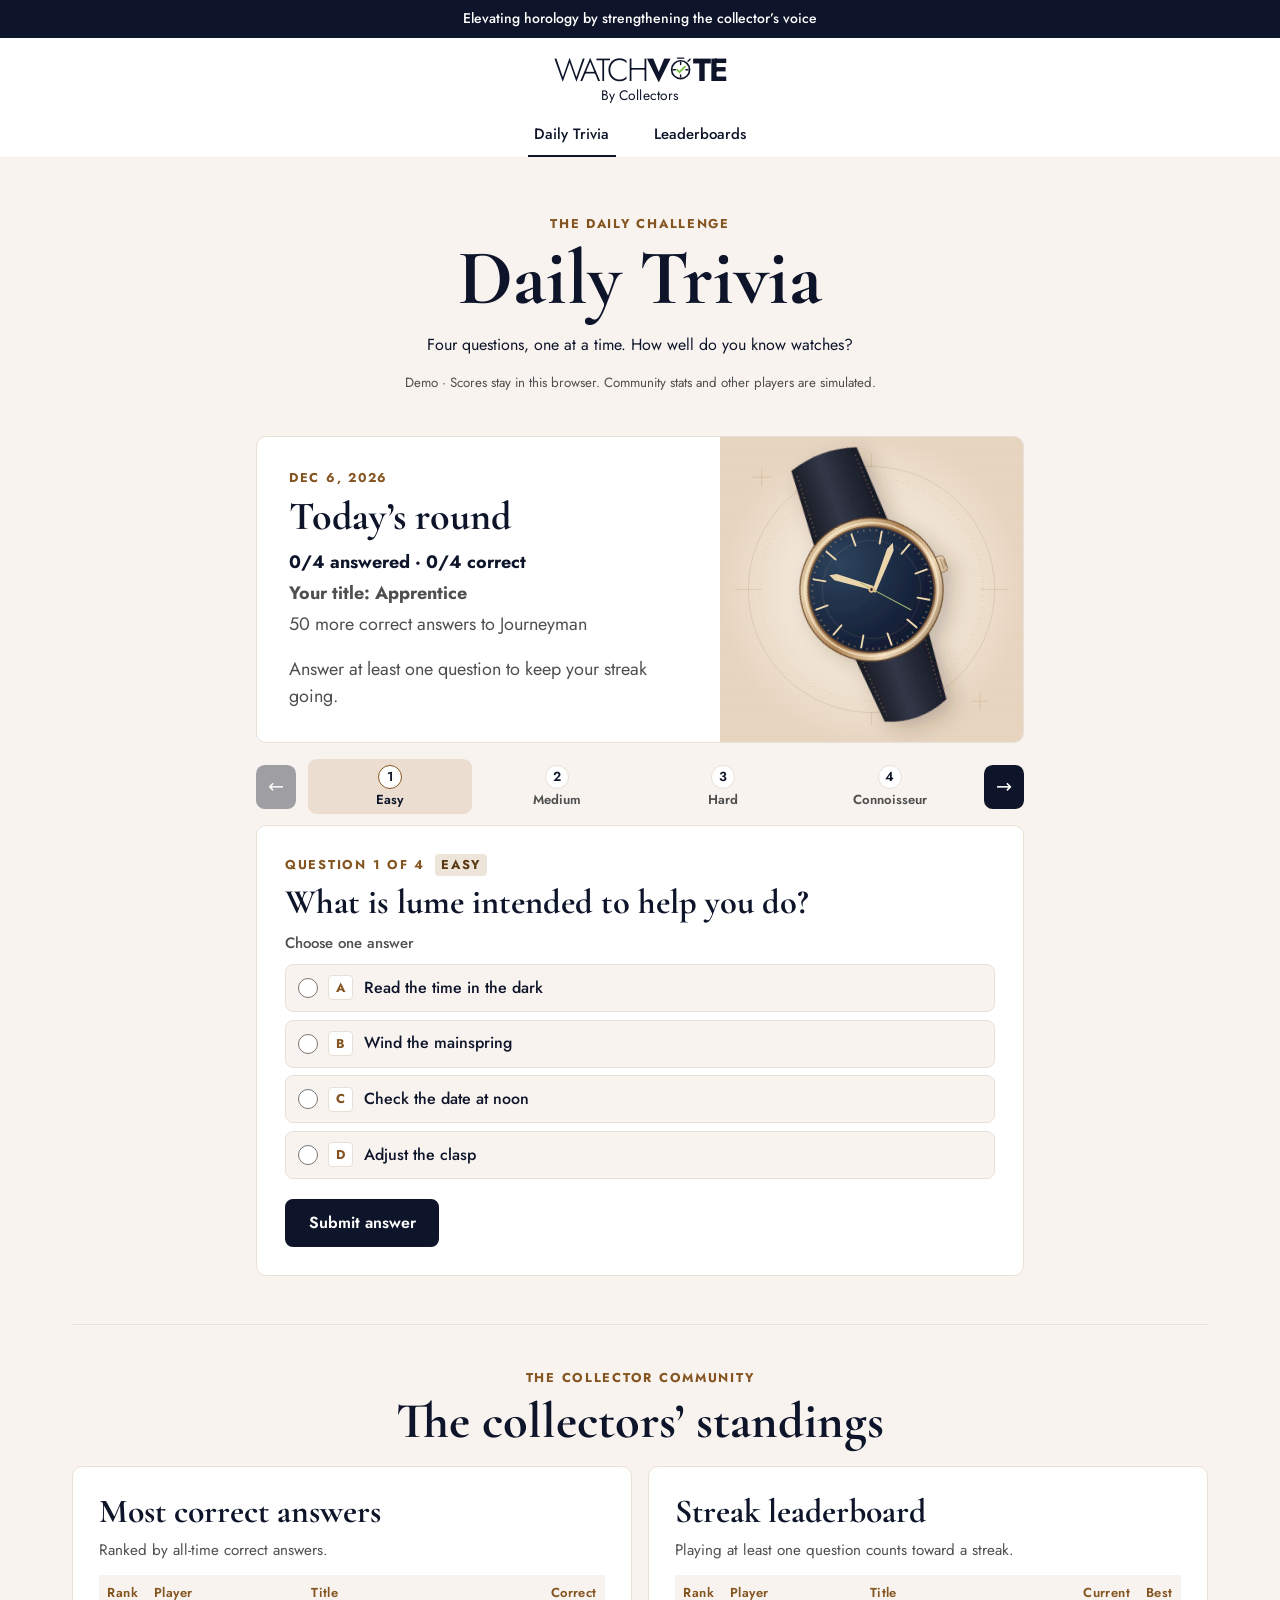
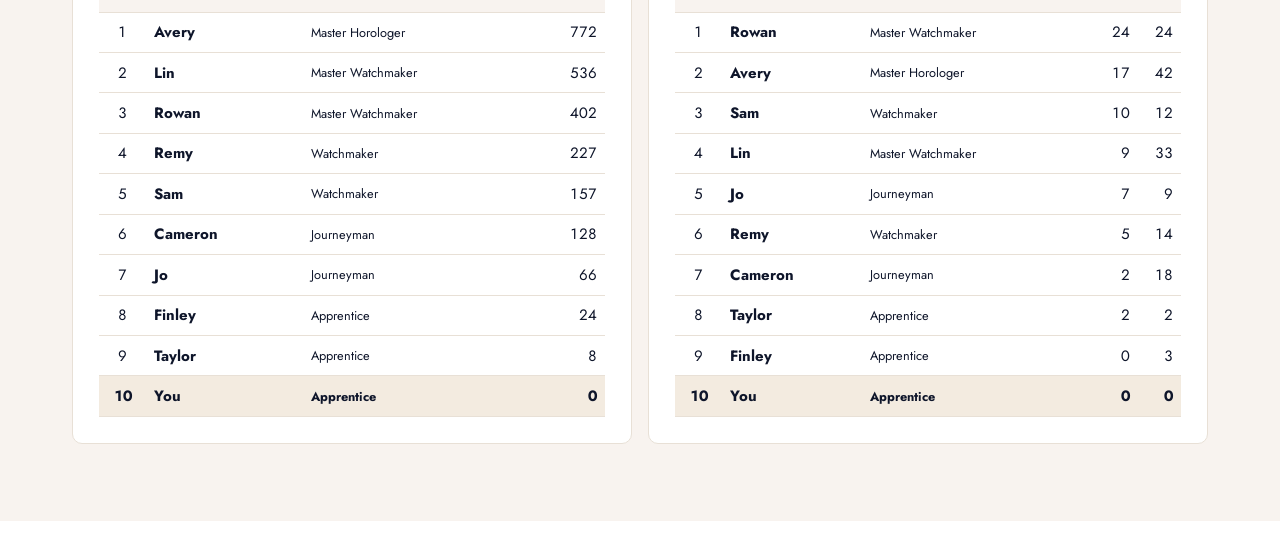
==== commit 140ae064: "Refresh carousel assets and clip desktop slide edges Co-Authored-By: Devin AI <158243242+devin-ai-in" ====
--- a/carousel/index.html
+++ b/carousel/index.html
@@ -5,10 +5,20 @@
 	<meta name="viewport" content="width=device-width, initial-scale=1">
 	<meta name="robots" content="noindex, nofollow">
 	<title>WatchVote Daily Trivia · Carousel</title>
-	<link rel="stylesheet" href="../trivia.css">
-	<link rel="stylesheet" href="../v2/v2.css">
-	<link rel="stylesheet" href="./carousel.css">
-	<script type="module" src="./app.mjs"></script>
+	<link rel="stylesheet" href="../trivia.css?v=desktop-full-width-2">
+	<link rel="stylesheet" href="../v2/v2.css?v=desktop-full-width-2">
+	<link rel="stylesheet" href="./carousel.css?v=desktop-full-width-2">
+	<script type="importmap">
+		{
+			"imports": {
+				"../v2/model.mjs": "../v2/model.mjs?v=desktop-full-width-2",
+				"../v2/share.mjs": "../v2/share.mjs?v=desktop-full-width-2",
+				"../v2/view.mjs": "../v2/view.mjs?v=desktop-full-width-2",
+				"./navigation.mjs": "./navigation.mjs?v=desktop-full-width-2"
+			}
+		}
+	</script>
+	<script type="module" src="./app.mjs?v=desktop-full-width-2"></script>
 </head>
 <body>
 	<main class="wv-trivia v2 carousel" aria-label="WatchVote Daily Trivia">
@@ -56,8 +66,10 @@
 					<div id="steps" class="carousel-steps"></div>
 					<button type="button" id="next" class="carousel-arrow" aria-label="Next slide">→</button>
 				</nav>
-				<div id="question-viewport" class="carousel-viewport">
-					<div id="questions" class="carousel-slides"></div>
+				<div class="carousel-frame">
+					<div id="question-viewport" class="carousel-viewport">
+						<div id="questions" class="carousel-slides"></div>
+					</div>
 				</div>
 			</section>
 			<div id="summary-home">
--- a/carousel/carousel.css
+++ b/carousel/carousel.css
@@ -94,6 +94,11 @@
 	flex: 0 0 calc(6.5% - var(--slide-gap));
 	block-size: 1px;
 }
+@media (min-width: 640px) {
+	.carousel-frame { overflow: hidden; overflow: clip; }
+	.carousel-slides > section { flex-basis: 100%; }
+	.carousel-slides::before, .carousel-slides::after { content: none; }
+}
 .carousel-summary { margin-block-start: 1rem; }
 .carousel-slides > .carousel-summary { margin: 0; }
 .carousel-score { padding: clamp(1rem, 3cqi, 1.75rem); }
